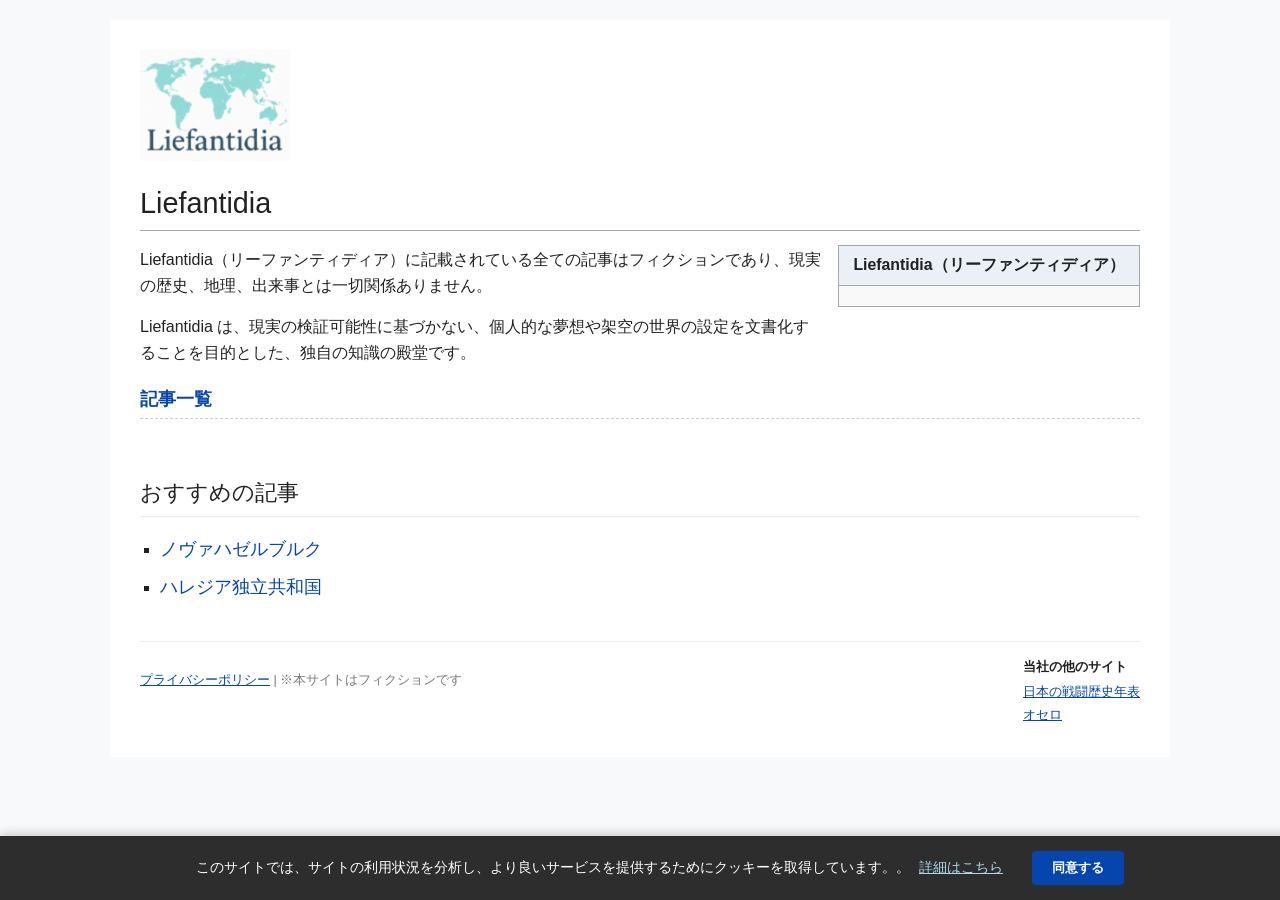
==== index.html @ 1f4dbb2c "index.html の更新" ====
<!DOCTYPE html>
<html lang="ja">
<head>
    <meta charset="UTF-8">
    <meta name="viewport" content="width=device-width, initial-scale=1.0">
    <title>Liefantidia</title>
    <style>
        /* 現代の標準的なウィキスタイル (CSSは前回から変更なし) */
        :root {
            --wiki-bg: #f8f9fa;
            --wiki-content-bg: #ffffff;
            --wiki-border: #a2a9b1;
            --wiki-link: #0645ad;
            --wiki-heading-border: #eaecf0;
        }
        body {
            font-family: -apple-system, BlinkMacSystemFont, "Segoe UI", Roboto, "Helvetica Neue", Arial, sans-serif, "Apple Color Emoji", "Segoe UI Emoji", "Segoe UI Symbol";
            line-height: 1.6;
            background-color: var(--wiki-bg);
            color: #202122;
            margin: 0;
            padding: 0;
            display: flex; 
            justify-content: center;
        }
        .main-content {
            width: 90%;
            max-width: 1000px; /* ここを1200pxにするなどの調整も推奨 */
            margin: 20px auto;
            padding: 30px;
            background-color: var(--wiki-content-bg);
        }
        #site-logo {
            display: block;
            margin: 0 0 10px 0;
            max-width: 150px;
            height: auto;
        }
        h1 {
            font-size: 1.8em; 
            font-weight: normal;
            border-bottom: 1px solid var(--wiki-border);
            padding-bottom: 4px;
            margin-bottom: 0.5em;
        }
        h2 {
            font-size: 1.4em;
            font-weight: normal;
            border-bottom: 1px solid var(--wiki-heading-border);
            padding: 0.5em 0 0.2em 0;
            margin-top: 2em; /* 調整後の余白 */
            margin-bottom: 0.8em; /* 調整後の余白 */
        }
        .infobox {
            float: right;
            border: 1px solid var(--wiki-border);
            background-color: #f9f9f9;
            padding: 10px;
            margin: 0 0 10px 15px;
            width: 280px;
            font-size: 0.9em;
            clear: right;
            line-height: 1.4;
        }
        .infobox h3 {
            font-size: 1.1em;
            text-align: center;
            background-color: #ebf0f7;
            margin: -10px -10px 10px -10px;
            padding: 8px;
            border-bottom: 1px solid var(--wiki-border);
        }
        .intro-explanation {
            margin-bottom: 20px;
            font-size: 1em;
        }
        .article-list {
            clear: both; 
        }
        .article-list ul {
            list-style-type: square;
            padding-left: 20px;
        }
        .article-list li {
            margin-bottom: 10px; /* 調整後の行間 */
        }
        .article-list a {
            color: var(--wiki-link);
            text-decoration: none;
            font-size: 1.1em;
        }
        .article-list a:hover {
            text-decoration: underline;
        }

        /* 記事一覧リンクのための新しいスタイル */
        .list-link-container {
            margin-bottom: 1em;
            border-bottom: 1px dashed #ccc;
            padding-bottom: 5px;
        }
        .list-link-container a {
            font-size: 1.1em;
            font-weight: bold;
            color: var(--wiki-link);
            text-decoration: none;
        }

        /* 復元されたフッターのためのスタイル */
        .footer-base {
            margin-top: 40px;
            padding-top: 15px;
            border-top: 1px solid var(--wiki-heading-border);
            font-size: 0.8em;
            color: #777;
            text-align: left;
            display: flex;
            justify-content: space-between;
        }
        .footer-base a {
            color: var(--wiki-link);
        }
        .footer-links-restored h4 {
            font-size: 1em;
            margin-top: 0;
            margin-bottom: 5px;
            color: #202122;
        }
        .footer-links-restored ul {
            list-style: none;
            padding: 0;
            margin: 0;
        }
        .footer-links-restored li {
            margin-bottom: 2px;
        }

        /* クッキー通知用のスタイル (オリジナルから復元) */
        #genericCookieNotice {
            position: fixed;
            bottom: 0;
            left: 0;
            width: 100%;
            background-color: rgba(34, 34, 34, 0.95);
            color: #fff;
            padding: 15px 20px;
            text-align: center;
            font-size: 0.9em;
            z-index: 9999;
            box-shadow: 0 -2px 10px rgba(0, 0, 0, 0.2);
            display: none; 
        }
        #genericCookieNotice a {
            color: #add8e6;
            text-decoration: underline;
            margin: 0 5px;
        }
        #genericCookieNotice button {
            background-color: var(--wiki-link);
            color: #fff;
            border: none;
            padding: 8px 20px;
            cursor: pointer;
            margin-left: 20px;
            border-radius: 4px;
            font-weight: bold;
            transition: background-color 0.3s;
        }
        #genericCookieNotice button:hover {
            background-color: #043685;
        }
    </style>
</head>
<body>
    <div class="main-content">
        <img src="/logo.jpg" alt="Liefantidia ロゴ" id="site-logo">

        <h1>Liefantidia</h1>

        <div class="infobox">
            <h3>Liefantidia（リーファンティディア）</h3>
        </div>
        <div class="intro-explanation">
            <p>
                Liefantidia（リーファンティディア）に記載されている全ての記事はフィクションであり、現実の歴史、地理、出来事とは一切関係ありません。
            </p>
            <p>
               Liefantidia は、現実の検証可能性に基づかない、個人的な夢想や架空の世界の設定を文書化することを目的とした、独自の知識の殿堂です。
            </p>
        </div>
        
        <div class="list-link-container">
            <a href="/list/index.html">記事一覧</a>
        </div>
        <h2>おすすめの記事</h2>

        <div class="article-list">
            <ul>
                <li><a href="1/index.html">ノヴァハゼルブルク</a></li>
                <li><a href="3/index.html">ハレジア独立共和国</a></li>
            </ul>
        </div>

        <div class="footer-base">
            <div>
                <p>
                    <a href="/ak/index.html">プライバシーポリシー</a> | 
                    ※本サイトはフィクションです
                </p>
            </div>

            <div class="footer-links-restored">
                <h4>当社の他のサイト</h4>
                <ul>
                    <li><a href="https://test-teas-projects-8736b808.vercel.app/" target="_blank">日本の戦闘歴史年表</a></li>
                    <li><a href="https://othello-five-sable.vercel.app/" target="_blank">オセロ</a></li>
                </ul>
            </div>
        </div>

    </div>

    <div id="genericCookieNotice">
        このサイトでは、サイトの利用状況を分析し、より良いサービスを提供するためにクッキーを取得しています。。
        <a href="/ak/index.html" target="_blank">詳細はこちら</a>
        <button onclick="acceptConsent()">同意する</button>
    </div>

    <script>
        // --- LocalStorage対応の同意ロジック (オリジナルから復元) ---
        const CONSENT_KEY = 'consent-local-storage';

        function showConsentNotice() {
            const notice = document.getElementById('genericCookieNotice');
            if (notice) {
                notice.style.display = 'block'; 
            }
        }

        function acceptConsent() {
            localStorage.setItem(CONSENT_KEY, 'accepted');
            const notice = document.getElementById('genericCookieNotice');
            if (notice) {
                notice.style.display = 'none';
            }
        }

        document.addEventListener('DOMContentLoaded', () => {
            if (localStorage.getItem(CONSENT_KEY) !== 'accepted') {
                showConsentNotice();
            }
        });
    </script>
</body>
</html>
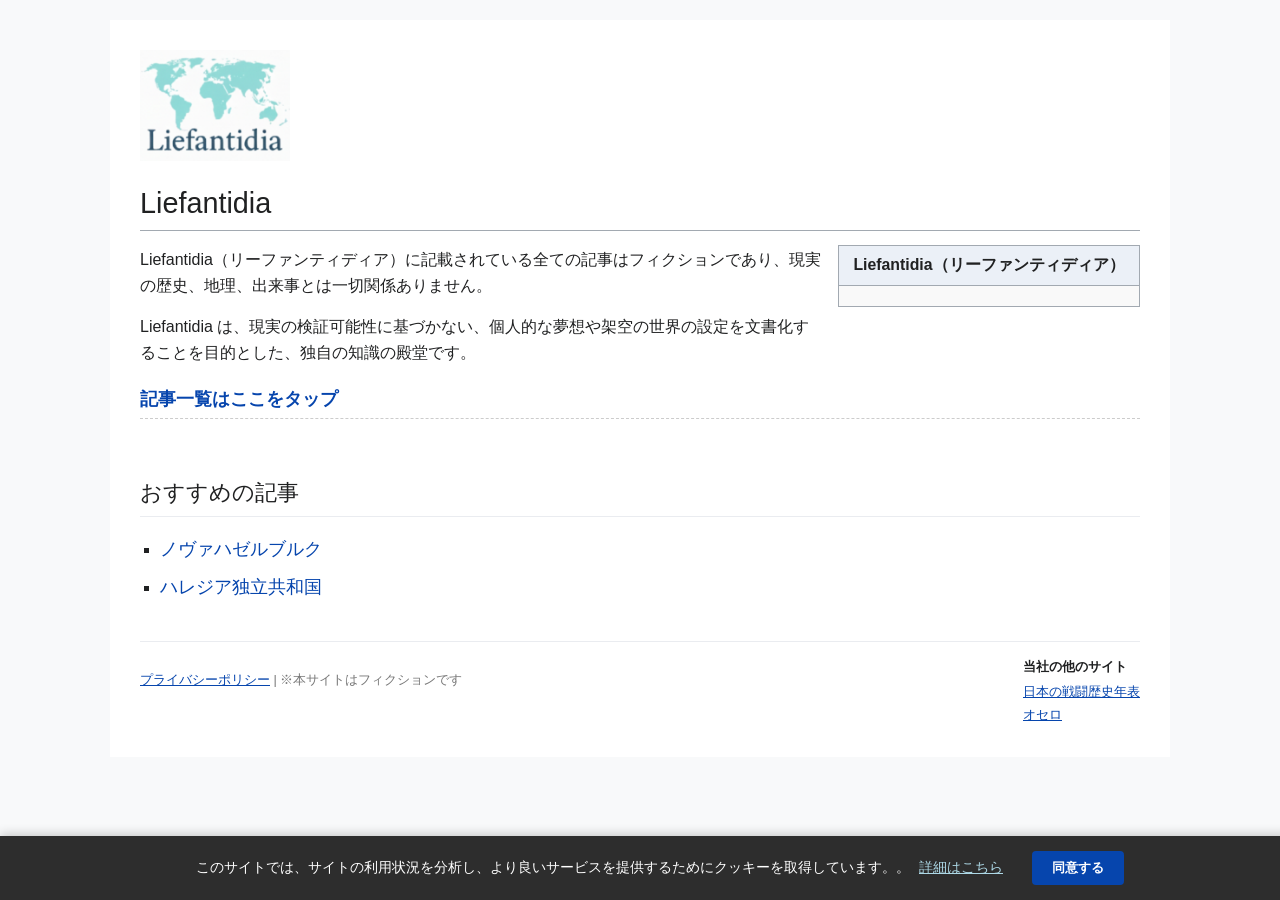
==== commit 7ffcdd1b: "index.html の更新" ====
--- a/index.html
+++ b/index.html
@@ -190,7 +190,7 @@
         </div>
         
         <div class="list-link-container">
-            <a href="/list/index.html">記事一覧</a>
+            <a href="/list/index.html">記事一覧はここをタップ</a>
         </div>
         <h2>おすすめの記事</h2>
 
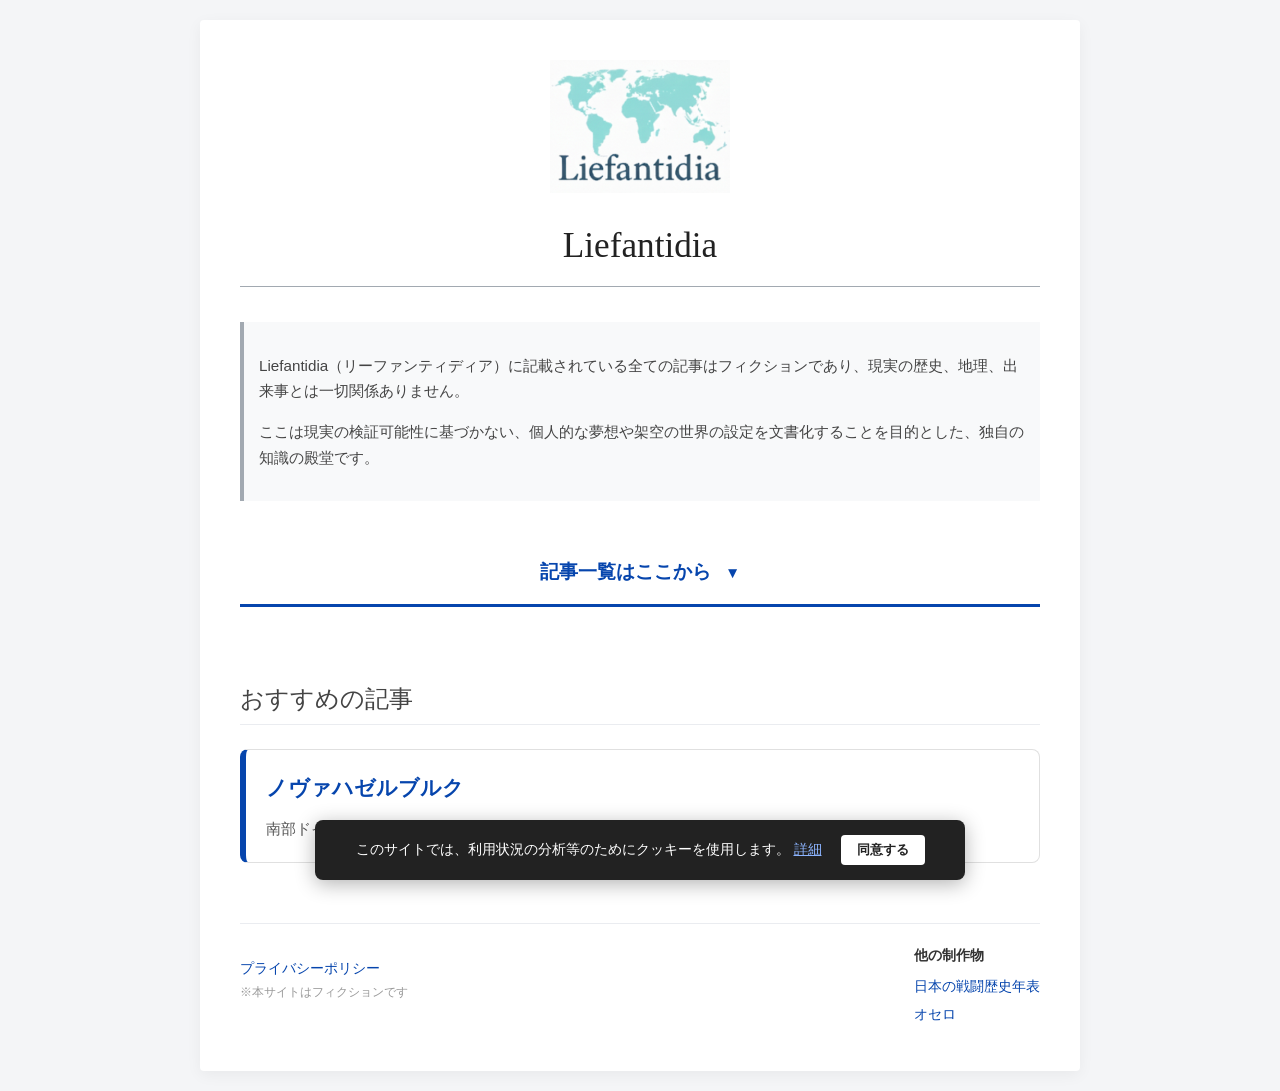
==== commit 0e865230: "index.html の更新" ====
--- a/index.html
+++ b/index.html
@@ -5,126 +5,165 @@
     <meta name="viewport" content="width=device-width, initial-scale=1.0">
     <title>Liefantidia</title>
     <style>
-        /* 現代の標準的なウィキスタイル (CSSは前回から変更なし) */
+        /* 変数定義: 色味を少し深めにして安っぽさを軽減 */
         :root {
-            --wiki-bg: #f8f9fa;
+            --wiki-bg: #f4f5f7; /* 背景を少しグレー寄りに */
             --wiki-content-bg: #ffffff;
             --wiki-border: #a2a9b1;
-            --wiki-link: #0645ad;
-            --wiki-heading-border: #eaecf0;
-        }
+            --wiki-link: #0645ad; /* ウィキペディアブルー */
+            --wiki-link-hover: #0b0080;
+            --heading-border: #eaecf0;
+            --shadow: 0 2px 5px rgba(0,0,0,0.08); /* 浮き上がり感を出す影 */
+        }
+
         body {
-            font-family: -apple-system, BlinkMacSystemFont, "Segoe UI", Roboto, "Helvetica Neue", Arial, sans-serif, "Apple Color Emoji", "Segoe UI Emoji", "Segoe UI Symbol";
-            line-height: 1.6;
+            font-family: -apple-system, BlinkMacSystemFont, "Helvetica Neue", "Yu Gothic", "YuGothic", Arial, sans-serif;
+            line-height: 1.7;
             background-color: var(--wiki-bg);
-            color: #202122;
+            color: #222;
             margin: 0;
             padding: 0;
             display: flex; 
             justify-content: center;
         }
+
         .main-content {
             width: 90%;
-            max-width: 1000px; /* ここを1200pxにするなどの調整も推奨 */
+            max-width: 800px; /* 読みやすさのため幅を少し絞る */
             margin: 20px auto;
-            padding: 30px;
+            padding: 40px;
             background-color: var(--wiki-content-bg);
-        }
+            box-shadow: 0 4px 15px rgba(0,0,0,0.05); /* コンテンツ全体に影 */
+            border-radius: 4px; /* 角を少し丸める */
+        }
+
+        /* ロゴ周りの調整 */
         #site-logo {
             display: block;
-            margin: 0 0 10px 0;
-            max-width: 150px;
+            margin: 0 auto 20px auto; /* 中央寄せ */
+            max-width: 180px;
             height: auto;
         }
+
         h1 {
-            font-size: 1.8em; 
+            font-family: "Times New Roman", "Yu Mincho", serif; /* タイトルは明朝体で権威付け */
+            font-size: 2.2em; 
             font-weight: normal;
             border-bottom: 1px solid var(--wiki-border);
-            padding-bottom: 4px;
-            margin-bottom: 0.5em;
-        }
+            padding-bottom: 10px;
+            margin-bottom: 1em;
+            text-align: center;
+        }
+
         h2 {
-            font-size: 1.4em;
+            font-size: 1.5em;
             font-weight: normal;
-            border-bottom: 1px solid var(--wiki-heading-border);
+            border-bottom: 1px solid var(--heading-border);
             padding: 0.5em 0 0.2em 0;
-            margin-top: 2em; /* 調整後の余白 */
-            margin-bottom: 0.8em; /* 調整後の余白 */
-        }
-        .infobox {
-            float: right;
-            border: 1px solid var(--wiki-border);
-            background-color: #f9f9f9;
-            padding: 10px;
-            margin: 0 0 10px 15px;
-            width: 280px;
-            font-size: 0.9em;
-            clear: right;
-            line-height: 1.4;
-        }
-        .infobox h3 {
-            font-size: 1.1em;
+            margin-top: 2.5em;
+            margin-bottom: 1em;
+            color: #444;
+        }
+
+        .intro-explanation {
+            margin-bottom: 30px;
+            font-size: 0.95em;
+            color: #444;
+            background-color: #f8f9fa;
+            padding: 15px;
+            border-left: 4px solid var(--wiki-border); /* 左に線を入れて引用っぽく */
+        }
+
+        /* --- 新しい「記事一覧」リンクのスタイル --- */
+        .list-link-container {
+            margin: 40px 0;
             text-align: center;
-            background-color: #ebf0f7;
-            margin: -10px -10px 10px -10px;
-            padding: 8px;
-            border-bottom: 1px solid var(--wiki-border);
-        }
-        .intro-explanation {
-            margin-bottom: 20px;
-            font-size: 1em;
-        }
-        .article-list {
-            clear: both; 
-        }
-        .article-list ul {
-            list-style-type: square;
-            padding-left: 20px;
-        }
-        .article-list li {
-            margin-bottom: 10px; /* 調整後の行間 */
-        }
-        .article-list a {
-            color: var(--wiki-link);
-            text-decoration: none;
-            font-size: 1.1em;
-        }
-        .article-list a:hover {
-            text-decoration: underline;
-        }
-
-        /* 記事一覧リンクのための新しいスタイル */
-        .list-link-container {
-            margin-bottom: 1em;
-            border-bottom: 1px dashed #ccc;
-            padding-bottom: 5px;
-        }
-        .list-link-container a {
-            font-size: 1.1em;
+        }
+
+        .big-link-button {
+            display: block;
+            width: 100%;
+            padding: 15px 0;
+            font-size: 1.2em;
             font-weight: bold;
             color: var(--wiki-link);
             text-decoration: none;
-        }
-
-        /* 復元されたフッターのためのスタイル */
+            border-bottom: 3px solid var(--wiki-link); /* ご要望の「線」を太いボーダーで表現 */
+            background-color: transparent;
+            transition: all 0.3s ease;
+            position: relative;
+        }
+
+        /* マウスオーバー時の動き */
+        .big-link-button:hover {
+            background-color: #f0f5fa;
+            color: var(--wiki-link-hover);
+            border-bottom-color: var(--wiki-link-hover);
+            transform: translateY(-2px); /* 少し浮く */
+        }
+        
+        /* 矢印アイコンをCSSで擬似的に作る */
+        .big-link-button::after {
+            content: " ▼";
+            font-size: 0.8em;
+            margin-left: 10px;
+        }
+
+        /* --- 記事カードのスタイル --- */
+        .article-card {
+            display: block;
+            text-decoration: none;
+            color: inherit;
+            border: 1px solid #e0e0e0;
+            border-radius: 8px;
+            padding: 20px;
+            margin-bottom: 20px;
+            background-color: #fff;
+            transition: box-shadow 0.3s, transform 0.2s;
+            border-left: 6px solid var(--wiki-link); /* 左にアクセントカラー */
+        }
+
+        .article-card:hover {
+            box-shadow: 0 5px 15px rgba(0,0,0,0.1);
+            transform: translateX(5px); /* 右に少し動く */
+        }
+
+        .article-card h3 {
+            margin: 0 0 10px 0;
+            color: var(--wiki-link);
+            font-size: 1.3em;
+        }
+
+        .article-card p {
+            margin: 0;
+            color: #555;
+            font-size: 0.95em;
+        }
+
+        /* フッター周り */
         .footer-base {
-            margin-top: 40px;
-            padding-top: 15px;
-            border-top: 1px solid var(--wiki-heading-border);
-            font-size: 0.8em;
+            margin-top: 60px;
+            padding-top: 20px;
+            border-top: 1px solid var(--heading-border);
+            font-size: 0.85em;
             color: #777;
-            text-align: left;
             display: flex;
+            flex-wrap: wrap;
             justify-content: space-between;
+            gap: 20px;
         }
         .footer-base a {
             color: var(--wiki-link);
-        }
+            text-decoration: none;
+        }
+        .footer-base a:hover {
+            text-decoration: underline;
+        }
+
         .footer-links-restored h4 {
             font-size: 1em;
-            margin-top: 0;
-            margin-bottom: 5px;
-            color: #202122;
+            margin: 0 0 8px 0;
+            color: #333;
         }
         .footer-links-restored ul {
             list-style: none;
@@ -132,42 +171,55 @@
             margin: 0;
         }
         .footer-links-restored li {
-            margin-bottom: 2px;
-        }
-
-        /* クッキー通知用のスタイル (オリジナルから復元) */
+            margin-bottom: 5px;
+        }
+
+        /* クッキー通知 */
         #genericCookieNotice {
             position: fixed;
-            bottom: 0;
-            left: 0;
-            width: 100%;
-            background-color: rgba(34, 34, 34, 0.95);
+            bottom: 20px;
+            left: 50%;
+            transform: translateX(-50%); /* 中央寄せ */
+            width: 90%;
+            max-width: 600px;
+            background-color: #222;
             color: #fff;
-            padding: 15px 20px;
+            padding: 15px 25px;
+            border-radius: 8px;
             text-align: center;
             font-size: 0.9em;
             z-index: 9999;
-            box-shadow: 0 -2px 10px rgba(0, 0, 0, 0.2);
+            box-shadow: 0 4px 20px rgba(0,0,0,0.3);
             display: none; 
         }
         #genericCookieNotice a {
-            color: #add8e6;
-            text-decoration: underline;
-            margin: 0 5px;
+            color: #8cb4ff;
         }
         #genericCookieNotice button {
-            background-color: var(--wiki-link);
-            color: #fff;
+            background-color: #fff;
+            color: #222;
             border: none;
-            padding: 8px 20px;
+            padding: 6px 16px;
             cursor: pointer;
-            margin-left: 20px;
+            margin-left: 15px;
             border-radius: 4px;
             font-weight: bold;
-            transition: background-color 0.3s;
-        }
-        #genericCookieNotice button:hover {
-            background-color: #043685;
+        }
+
+        /* スマホ向けの調整 */
+        @media (max-width: 600px) {
+            .main-content {
+                width: 100%;
+                padding: 20px;
+                margin: 0;
+                box-shadow: none;
+            }
+            h1 {
+                font-size: 1.8em;
+            }
+            .footer-base {
+                flex-direction: column;
+            }
         }
     </style>
 </head>
@@ -177,40 +229,38 @@
 
         <h1>Liefantidia</h1>
 
-        <div class="infobox">
-            <h3>Liefantidia（リーファンティディア）</h3>
-        </div>
         <div class="intro-explanation">
             <p>
                 Liefantidia（リーファンティディア）に記載されている全ての記事はフィクションであり、現実の歴史、地理、出来事とは一切関係ありません。
             </p>
             <p>
-               Liefantidia は、現実の検証可能性に基づかない、個人的な夢想や架空の世界の設定を文書化することを目的とした、独自の知識の殿堂です。
+               ここは現実の検証可能性に基づかない、個人的な夢想や架空の世界の設定を文書化することを目的とした、独自の知識の殿堂です。
             </p>
         </div>
         
         <div class="list-link-container">
-            <a href="/list/index.html">記事一覧はここをタップ</a>
+            <a href="/list/index.html" class="big-link-button">記事一覧はここから</a>
         </div>
+
         <h2>おすすめの記事</h2>
 
-        <div class="article-list">
-            <ul>
-                <li><a href="1/index.html">ノヴァハゼルブルク</a></li>
-                <li><a href="3/index.html">ハレジア独立共和国</a></li>
-            </ul>
+        <div class="featured-section">
+            <a href="1/index.html" class="article-card">
+                <h3>ノヴァハゼルブルク</h3>
+                <p>南部ドイツに位置する歴史ある都市。</p>
+            </a>
         </div>
 
         <div class="footer-base">
             <div>
                 <p>
-                    <a href="/ak/index.html">プライバシーポリシー</a> | 
-                    ※本サイトはフィクションです
+                    <a href="/ak/index.html">プライバシーポリシー</a><br>
+                    <span style="font-size: 0.9em; color: #999;">※本サイトはフィクションです</span>
                 </p>
             </div>
 
             <div class="footer-links-restored">
-                <h4>当社の他のサイト</h4>
+                <h4>他の制作物</h4>
                 <ul>
                     <li><a href="https://test-teas-projects-8736b808.vercel.app/" target="_blank">日本の戦闘歴史年表</a></li>
                     <li><a href="https://othello-five-sable.vercel.app/" target="_blank">オセロ</a></li>
@@ -221,13 +271,12 @@
     </div>
 
     <div id="genericCookieNotice">
-        このサイトでは、サイトの利用状況を分析し、より良いサービスを提供するためにクッキーを取得しています。。
-        <a href="/ak/index.html" target="_blank">詳細はこちら</a>
+        このサイトでは、利用状況の分析等のためにクッキーを使用します。
+        <a href="/ak/index.html" target="_blank">詳細</a>
         <button onclick="acceptConsent()">同意する</button>
     </div>
 
     <script>
-        // --- LocalStorage対応の同意ロジック (オリジナルから復元) ---
         const CONSENT_KEY = 'consent-local-storage';
 
         function showConsentNotice() {
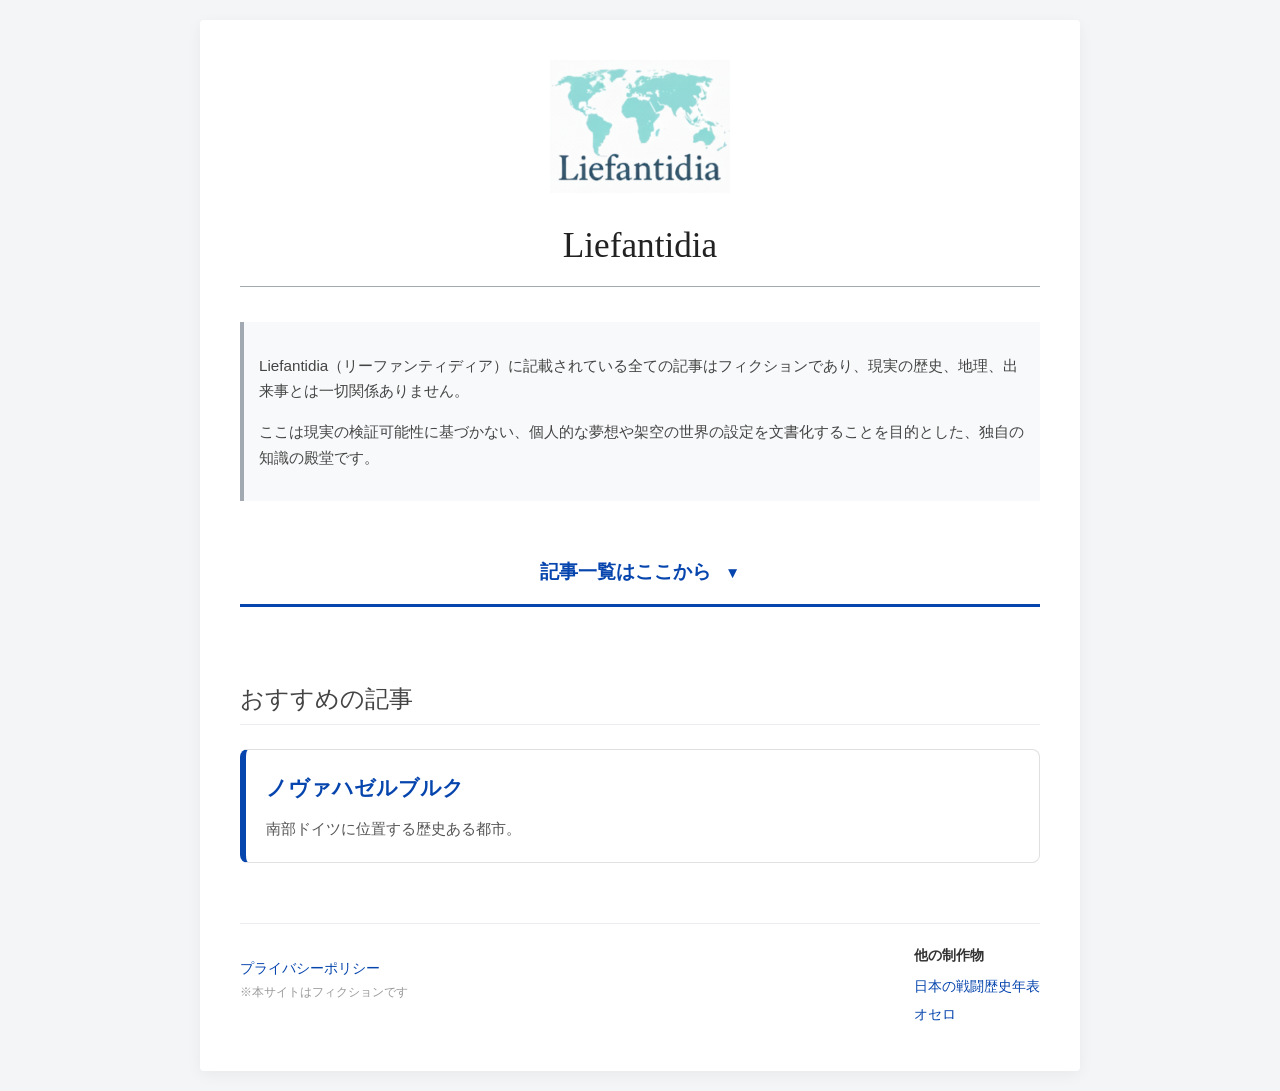
==== commit f9e68fd6: "index.html の更新" ====
--- a/index.html
+++ b/index.html
@@ -299,6 +299,14 @@
                 showConsentNotice();
             }
         });
-    </script>
+    <!-- Google tag (gtag.js) -->
+<script async src="https://www.googletagmanager.com/gtag/js?id=G-VVMTX5L0KL"></script>
+<script>
+  window.dataLayer = window.dataLayer || [];
+  function gtag(){dataLayer.push(arguments);}
+  gtag('js', new Date());
+
+  gtag('config', 'G-VVMTX5L0KL');
+</script>
 </body>
 </html>
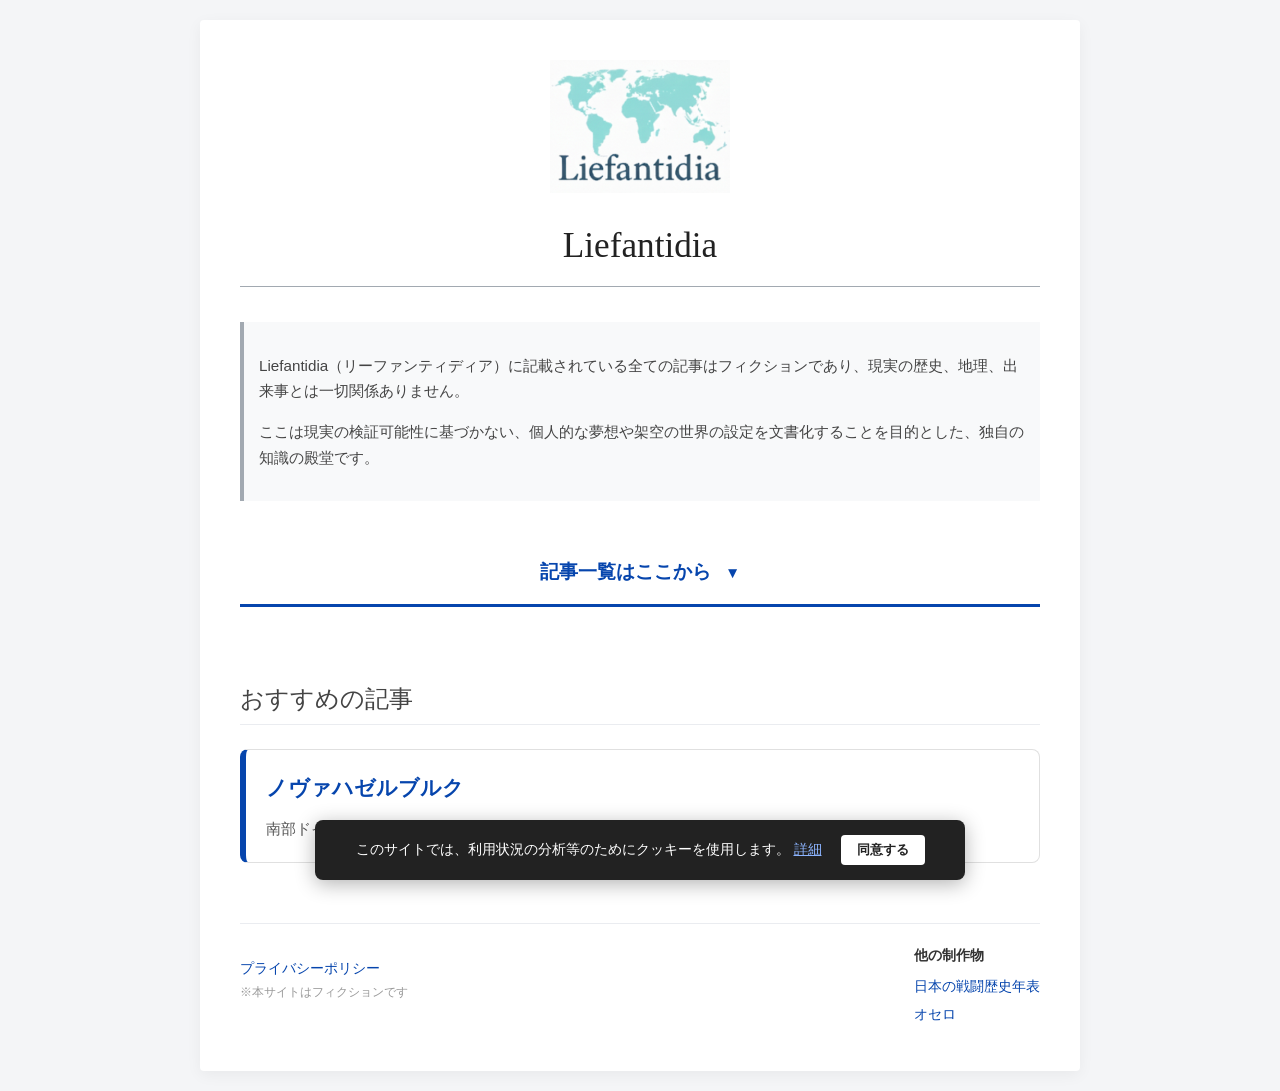
==== commit ee74491e: "index.html の更新" ====
--- a/index.html
+++ b/index.html
@@ -101,7 +101,7 @@
             border-bottom-color: var(--wiki-link-hover);
             transform: translateY(-2px); /* 少し浮く */
         }
-        
+
         /* 矢印アイコンをCSSで擬似的に作る */
         .big-link-button::after {
             content: " ▼";
@@ -237,7 +237,7 @@
                ここは現実の検証可能性に基づかない、個人的な夢想や架空の世界の設定を文書化することを目的とした、独自の知識の殿堂です。
             </p>
         </div>
-        
+
         <div class="list-link-container">
             <a href="/list/index.html" class="big-link-button">記事一覧はここから</a>
         </div>
@@ -282,6 +282,7 @@
         function showConsentNotice() {
             const notice = document.getElementById('genericCookieNotice');
             if (notice) {
+                // クッキー通知を表示
                 notice.style.display = 'block'; 
             }
         }
@@ -290,6 +291,7 @@
             localStorage.setItem(CONSENT_KEY, 'accepted');
             const notice = document.getElementById('genericCookieNotice');
             if (notice) {
+                // クッキー通知を非表示
                 notice.style.display = 'none';
             }
         }
@@ -299,14 +301,15 @@
                 showConsentNotice();
             }
         });
-    <!-- Google tag (gtag.js) -->
-<script async src="https://www.googletagmanager.com/gtag/js?id=G-VVMTX5L0KL"></script>
-<script>
-  window.dataLayer = window.dataLayer || [];
-  function gtag(){dataLayer.push(arguments);}
-  gtag('js', new Date());
-
-  gtag('config', 'G-VVMTX5L0KL');
-</script>
+    </script> 
+    
+    <script async src="https://www.googletagmanager.com/gtag/js?id=G-VVMTX5L0KL"></script>
+    <script>
+      window.dataLayer = window.dataLayer || [];
+      function gtag(){dataLayer.push(arguments);}
+      gtag('js', new Date());
+    
+      gtag('config', 'G-VVMTX5L0KL');
+    </script>
 </body>
 </html>
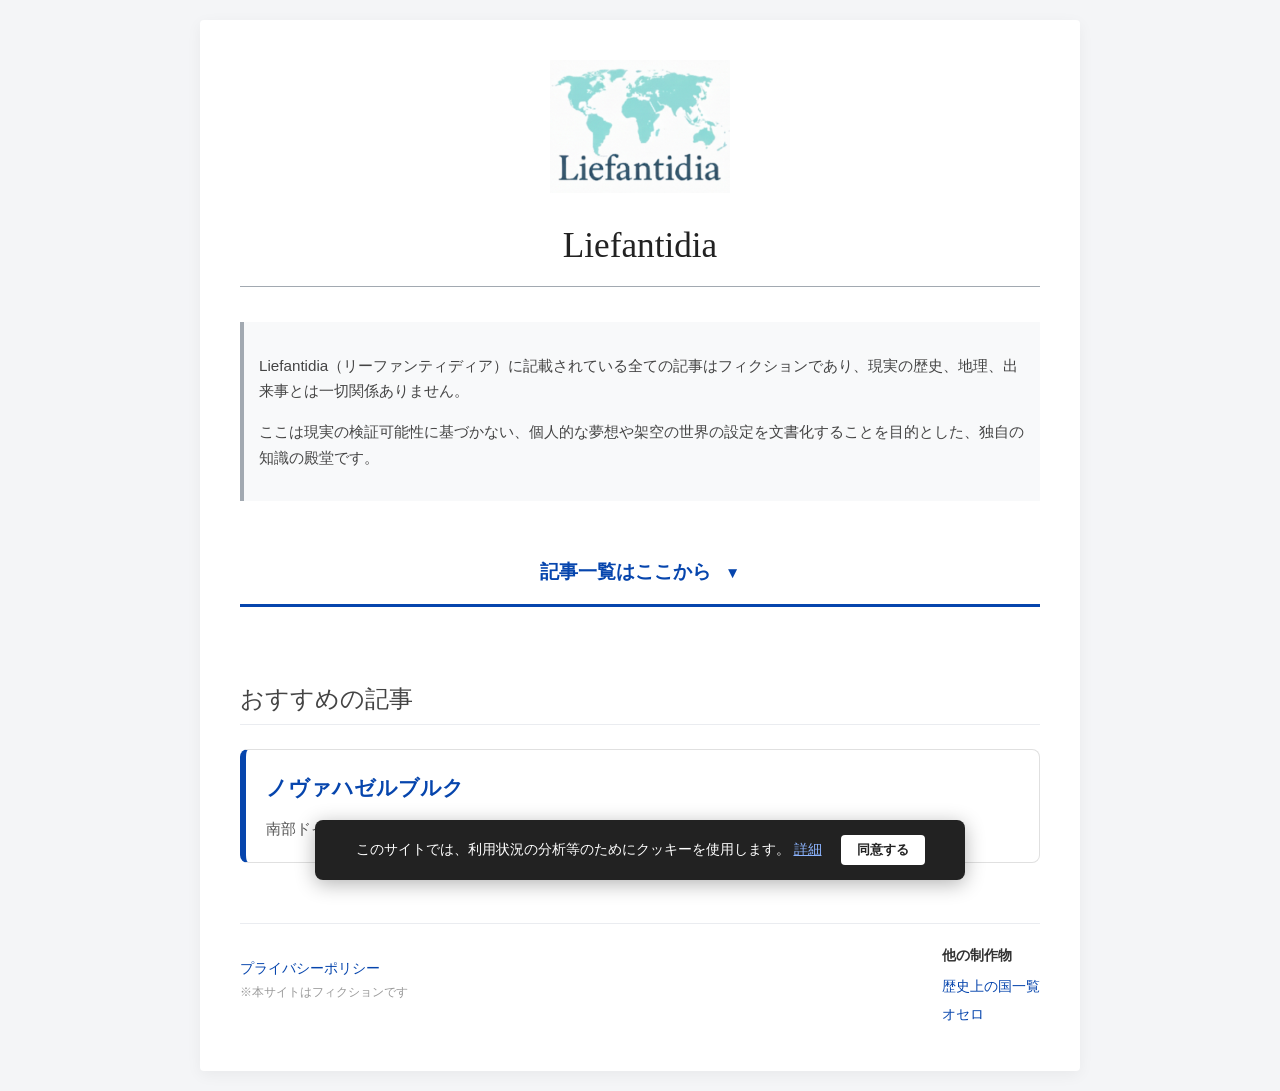
==== commit f7ec5854: "index.html の更新" ====
--- a/index.html
+++ b/index.html
@@ -3,7 +3,11 @@
 <head>
     <meta charset="UTF-8">
     <meta name="viewport" content="width=device-width, initial-scale=1.0">
-    <title>Liefantidia</title>
+    
+    <title>Liefantidia | 架空記事と架空史の殿堂 | フィクション・創作設定Wiki</title>
+    
+    <meta name="description" content="Liefantidia（リーファンティディア）は、個人的な夢想と架空の世界の設定を文書化するWikiです。">
+    
     <style>
         /* 変数定義: 色味を少し深めにして安っぽさを軽減 */
         :root {
@@ -205,6 +209,19 @@
             border-radius: 4px;
             font-weight: bold;
         }
+        
+        /* 【重要】検索エンジン用キーワードを非表示にするためのCSSクラス */
+        .visually-hidden {
+            position: absolute;
+            width: 1px;
+            height: 1px;
+            padding: 0;
+            margin: -1px;
+            overflow: hidden;
+            clip: rect(0, 0, 0, 0);
+            white-space: nowrap;
+            border: 0;
+        }
 
         /* スマホ向けの調整 */
         @media (max-width: 600px) {
@@ -238,6 +255,11 @@
             </p>
         </div>
 
+        <div class="visually-hidden">
+            <h1>架空記事</h1>
+            <p>Liefantidiaは、架空史、架空地理、および個人的な創作設定（フィクション）に関する専門のWiki記事を掲載しています。</p>
+        </div>
+        
         <div class="list-link-container">
             <a href="/list/index.html" class="big-link-button">記事一覧はここから</a>
         </div>
@@ -262,7 +284,7 @@
             <div class="footer-links-restored">
                 <h4>他の制作物</h4>
                 <ul>
-                    <li><a href="https://test-teas-projects-8736b808.vercel.app/" target="_blank">日本の戦闘歴史年表</a></li>
+                    <li><a href="https://test-teas-projects-8736b808.vercel.app/" target="_blank">歴史上の国一覧</a></li>
                     <li><a href="https://othello-five-sable.vercel.app/" target="_blank">オセロ</a></li>
                 </ul>
             </div>
@@ -302,13 +324,13 @@
             }
         });
     </script> 
-    
+
     <script async src="https://www.googletagmanager.com/gtag/js?id=G-VVMTX5L0KL"></script>
     <script>
       window.dataLayer = window.dataLayer || [];
       function gtag(){dataLayer.push(arguments);}
       gtag('js', new Date());
-    
+
       gtag('config', 'G-VVMTX5L0KL');
     </script>
 </body>
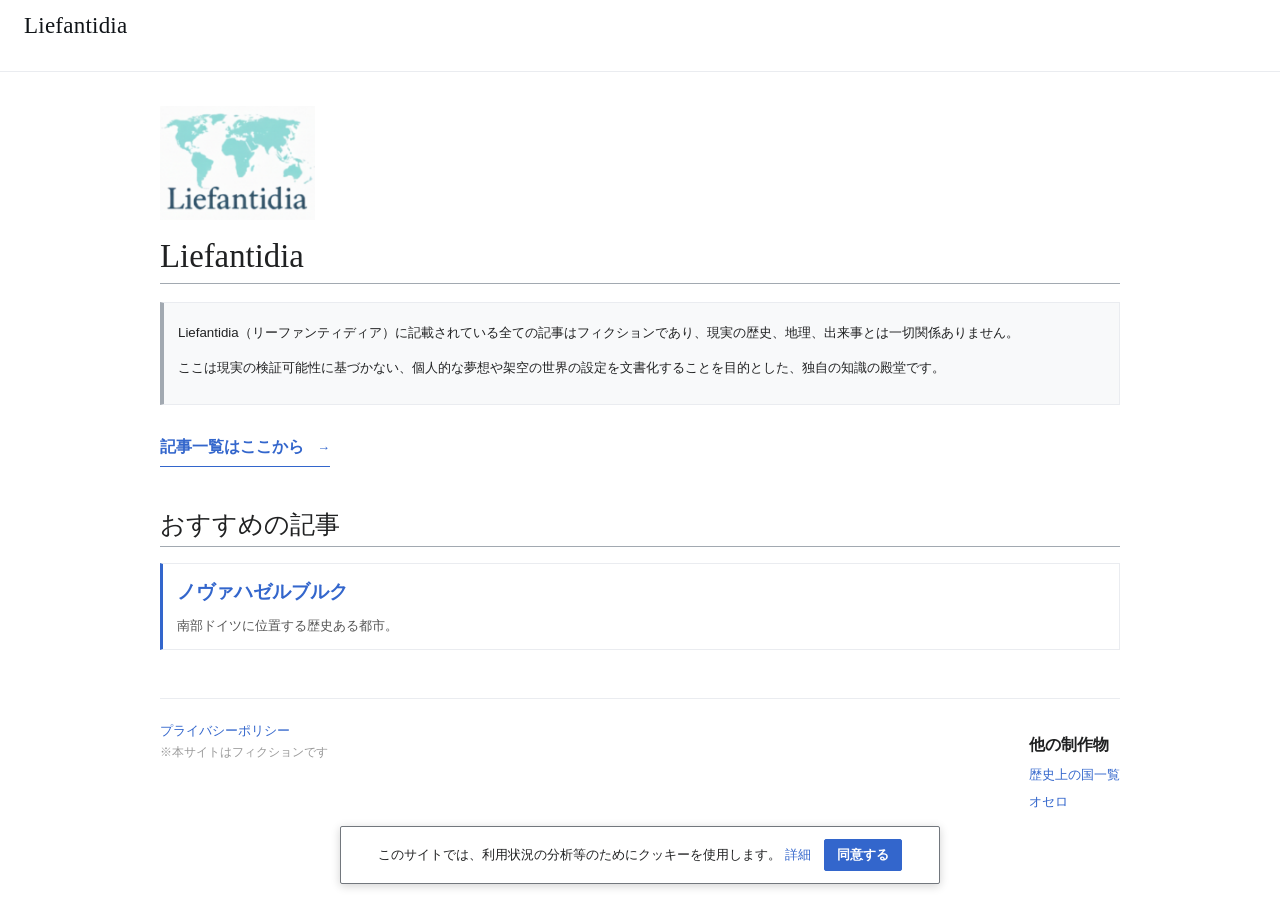
==== commit 9698c184: "Use Wikipedia-like Vector styling" ====
--- a/index.html
+++ b/index.html
@@ -4,7 +4,7 @@
     <meta charset="UTF-8">
     <meta name="viewport" content="width=device-width, initial-scale=1.0">
     
-    <title>Liefantidia | 架空記事と架空史の殿堂 | フィクション・創作設定Wiki</title>
+    <title>Liefantidia 架空記事</title>
     
     <meta name="description" content="Liefantidia（リーファンティディア）は、個人的な夢想と架空の世界の設定を文書化するWikiです。">
     
@@ -239,6 +239,7 @@
             }
         }
     </style>
+    <link rel="stylesheet" href="/wiki-vector.css">
 </head>
 <body>
     <div class="main-content">
--- a/wiki-vector.css
+++ b/wiki-vector.css
@@ -0,0 +1,299 @@
+:root {
+  --vector-text: #202122;
+  --vector-muted: #54595d;
+  --vector-link: #3366cc;
+  --vector-link-visited: #795cb2;
+  --vector-border: #a2a9b1;
+  --vector-border-subtle: #eaecf0;
+  --vector-surface: #ffffff;
+  --vector-surface-subtle: #f8f9fa;
+  --vector-surface-hover: #f1f2f3;
+}
+
+* { box-sizing: border-box; }
+html { background: var(--vector-surface); }
+body {
+  margin: 0 !important;
+  padding: 0 !important;
+  display: block !important;
+  background: var(--vector-surface) !important;
+  color: var(--vector-text) !important;
+  font-family: -apple-system, BlinkMacSystemFont, "Segoe UI", Roboto, "Helvetica Neue", Arial, "Noto Sans JP", sans-serif !important;
+  font-size: 14px !important;
+  line-height: 1.65 !important;
+}
+
+body::before {
+  content: "Liefantidia";
+  display: block;
+  min-height: 52px;
+  padding: 10px 24px 9px;
+  border-bottom: 1px solid var(--vector-border-subtle);
+  background: #fff;
+  color: #101418;
+  font-family: Georgia, "Times New Roman", "Yu Mincho", serif;
+  font-size: 23px;
+  line-height: 32px;
+  letter-spacing: .01em;
+}
+
+.container {
+  display: block !important;
+  width: 100% !important;
+  max-width: none !important;
+  margin: 0 !important;
+  padding: 0 !important;
+  background: #fff !important;
+  border: 0 !important;
+  box-shadow: none !important;
+}
+
+.main-content {
+  position: relative;
+  width: calc(100% - 48px) !important;
+  max-width: 960px !important;
+  min-height: 0 !important;
+  margin: 0 auto !important;
+  padding: 30px 0 64px !important;
+  background: #fff !important;
+  border: 0 !important;
+  border-radius: 0 !important;
+  box-shadow: none !important;
+}
+
+#site-logo {
+  max-width: 155px !important;
+  height: auto !important;
+  margin: 4px 0 16px !important;
+}
+
+h1, h2 {
+  color: var(--vector-text) !important;
+  font-family: Georgia, "Times New Roman", "Yu Mincho", serif !important;
+  font-weight: 400 !important;
+  text-align: left !important;
+}
+
+h1 {
+  margin: 0 0 .55em !important;
+  padding: 0 0 .18em !important;
+  border-bottom: 1px solid var(--vector-border) !important;
+  font-size: 2.05rem !important;
+  line-height: 1.25 !important;
+}
+
+h2 {
+  margin: 1.7em 0 .65em !important;
+  padding: 0 0 .18em !important;
+  border-bottom: 1px solid var(--vector-border) !important;
+  font-size: 1.55rem !important;
+  line-height: 1.3 !important;
+}
+
+h3, h4 {
+  color: var(--vector-text) !important;
+  font-weight: 600 !important;
+}
+h3 { margin: 1.35em 0 .45em !important; font-size: 1.18rem !important; }
+h4 { margin: 1.15em 0 .4em !important; font-size: 1rem !important; }
+
+p { margin: .5em 0 1em; }
+ul, ol { padding-left: 2.1em; }
+li { margin: .18em 0; }
+
+a { color: var(--vector-link) !important; text-decoration: none !important; }
+a:visited { color: var(--vector-link-visited); }
+a:hover, a:focus { text-decoration: underline !important; }
+
+.intro-explanation,
+.warning-box,
+.urban-legend,
+.search-container {
+  margin: 1em 0 1.5em !important;
+  padding: 12px 14px !important;
+  border: 1px solid var(--vector-border-subtle) !important;
+  border-left: 4px solid var(--vector-border) !important;
+  border-radius: 0 !important;
+  background: var(--vector-surface-subtle) !important;
+  color: var(--vector-text) !important;
+  box-shadow: none !important;
+}
+
+.article-card {
+  display: block;
+  margin: 0 0 12px !important;
+  padding: 12px 14px !important;
+  border: 1px solid var(--vector-border-subtle) !important;
+  border-left: 3px solid var(--vector-link) !important;
+  border-radius: 0 !important;
+  background: #fff !important;
+  color: inherit !important;
+  box-shadow: none !important;
+  transform: none !important;
+}
+.article-card:hover { background: var(--vector-surface-subtle) !important; transform: none !important; }
+.article-card h3 { margin-top: 0 !important; color: var(--vector-link) !important; }
+
+.list-link-container { margin: 24px 0 !important; text-align: left !important; }
+.big-link-button {
+  display: inline-block !important;
+  width: auto !important;
+  padding: 5px 0 !important;
+  border: 0 !important;
+  border-bottom: 1px solid var(--vector-link) !important;
+  background: transparent !important;
+  color: var(--vector-link) !important;
+  font-size: 1rem !important;
+  transform: none !important;
+}
+.big-link-button::after { content: " →" !important; }
+
+.infobox {
+  float: right !important;
+  width: 300px !important;
+  margin: .25em 0 1em 1.5em !important;
+  border: 1px solid var(--vector-border) !important;
+  border-collapse: collapse !important;
+  border-radius: 0 !important;
+  background: var(--vector-surface-subtle) !important;
+  box-shadow: none !important;
+  font-size: .9em !important;
+}
+.infobox caption {
+  padding: 7px 8px !important;
+  border: 1px solid var(--vector-border) !important;
+  border-bottom: 0 !important;
+  background: #eaecf0 !important;
+  color: var(--vector-text) !important;
+  font-weight: 700 !important;
+  text-align: center !important;
+}
+.infobox th, .infobox td {
+  padding: 5px 8px !important;
+  border: 1px solid var(--vector-border-subtle) !important;
+  vertical-align: top !important;
+}
+.infobox th { background: #eaecf0 !important; font-weight: 600 !important; }
+
+#toc {
+  width: fit-content !important;
+  max-width: 100% !important;
+  margin: 1em 0 1.5em !important;
+  padding: 10px 14px !important;
+  border: 1px solid var(--vector-border) !important;
+  border-radius: 0 !important;
+  background: var(--vector-surface-subtle) !important;
+  color: var(--vector-text) !important;
+  font-size: .9em !important;
+}
+#toc h2 {
+  margin: 0 0 5px !important;
+  padding: 0 !important;
+  border: 0 !important;
+  font-family: inherit !important;
+  font-size: 1em !important;
+  font-weight: 700 !important;
+}
+#toc ul { margin: 0 !important; padding-left: 1.4em !important; }
+
+.wikitable,
+.climate-table,
+table:not(.infobox) {
+  max-width: 100%;
+  border-collapse: collapse !important;
+  background: #fff;
+}
+.wikitable th, .wikitable td,
+.climate-table th, .climate-table td {
+  padding: 6px 8px !important;
+  border: 1px solid var(--vector-border) !important;
+}
+.wikitable th, .climate-table th { background: #eaecf0 !important; font-weight: 600 !important; }
+
+hr { border: 0; border-top: 1px solid var(--vector-border-subtle); }
+img { max-width: 100%; height: auto; }
+
+.footer-base {
+  margin-top: 48px !important;
+  padding-top: 14px !important;
+  border-top: 1px solid var(--vector-border-subtle) !important;
+  color: var(--vector-muted) !important;
+  font-size: .82rem !important;
+}
+
+#backToTop {
+  right: 18px !important;
+  bottom: 18px !important;
+  width: 40px !important;
+  height: 40px !important;
+  padding: 0 !important;
+  border: 1px solid #72777d !important;
+  border-radius: 2px !important;
+  background: #fff !important;
+  color: var(--vector-text) !important;
+  box-shadow: 0 1px 3px rgba(0,0,0,.12) !important;
+  font-size: 18px !important;
+}
+
+#genericCookieNotice {
+  left: 50% !important;
+  bottom: 16px !important;
+  width: min(92%, 680px) !important;
+  padding: 12px 16px !important;
+  transform: translateX(-50%) !important;
+  border: 1px solid #72777d !important;
+  border-radius: 2px !important;
+  background: #fff !important;
+  color: var(--vector-text) !important;
+  box-shadow: 0 2px 10px rgba(0,0,0,.18) !important;
+}
+#genericCookieNotice button {
+  margin-left: 10px !important;
+  padding: 6px 12px !important;
+  border: 1px solid #36c !important;
+  border-radius: 2px !important;
+  background: #36c !important;
+  color: #fff !important;
+}
+
+@media (min-width: 1320px) {
+  .main-content { max-width: 960px !important; }
+  #toc {
+    position: sticky !important;
+    top: 16px !important;
+    float: left !important;
+    width: 190px !important;
+    max-height: calc(100vh - 32px) !important;
+    margin-left: -220px !important;
+    margin-right: 18px !important;
+    padding: 0 10px 0 0 !important;
+    overflow: auto !important;
+    border: 0 !important;
+    background: #fff !important;
+  }
+}
+
+@media (max-width: 760px) {
+  body { font-size: 15px !important; }
+  body::before { min-height: 46px; padding: 8px 14px 7px; font-size: 20px; line-height: 30px; }
+  .main-content {
+    width: calc(100% - 24px) !important;
+    padding: 20px 0 48px !important;
+  }
+  h1 { font-size: 1.75rem !important; }
+  h2 { font-size: 1.35rem !important; }
+  .infobox {
+    float: none !important;
+    width: 100% !important;
+    margin: 1em 0 !important;
+  }
+  #toc {
+    float: none !important;
+    position: static !important;
+    width: 100% !important;
+    margin: 1em 0 1.5em !important;
+  }
+  .wikitable, .climate-table { display: block !important; overflow-x: auto !important; }
+  .footer-base { display: block !important; }
+  #site-logo { max-width: 130px !important; }
+}
